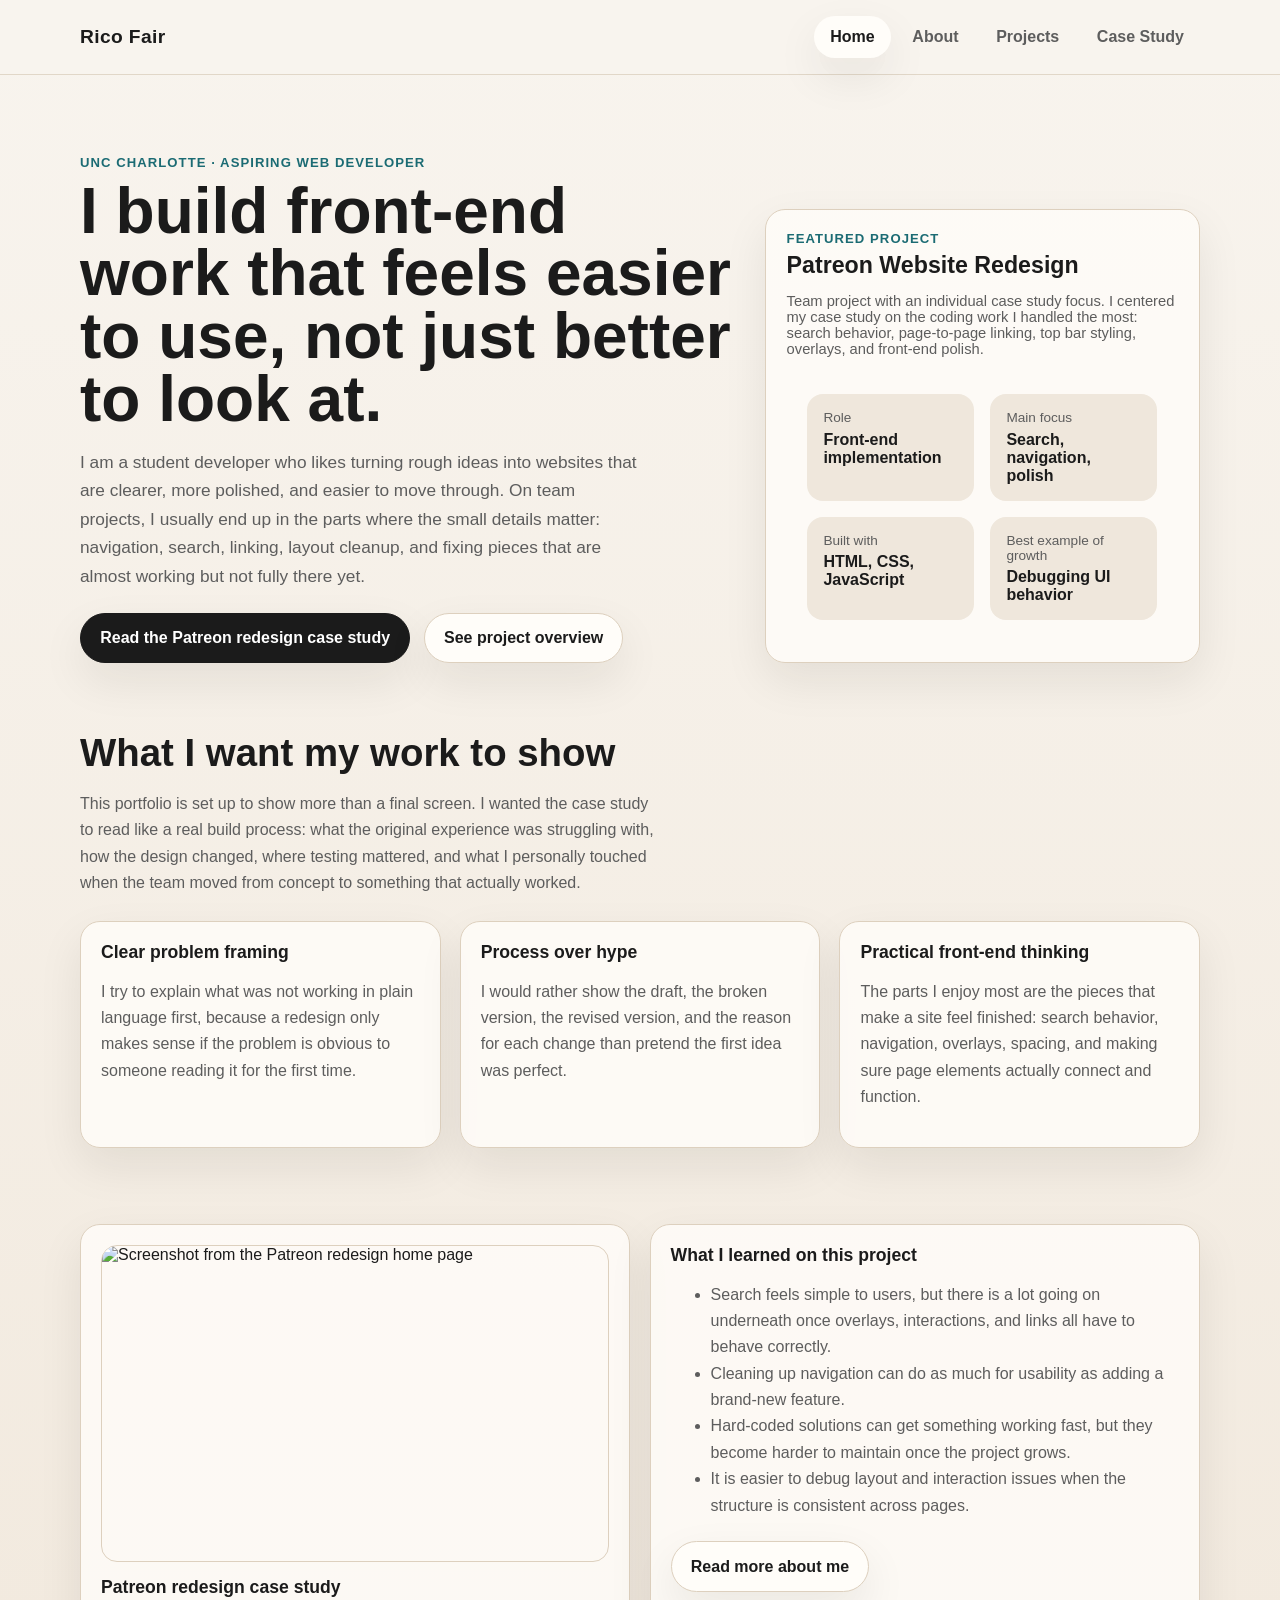
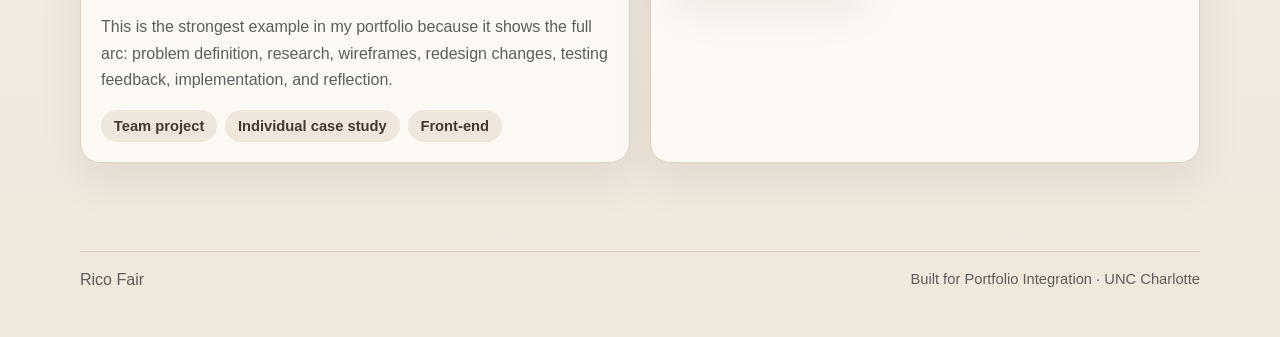
==== index.html @ b21338fe "Add files via upload" ====
<!DOCTYPE html>
<html lang="en">
<head>
  <meta charset="UTF-8" />
  <meta name="viewport" content="width=device-width, initial-scale=1.0" />
  <title>Rico Fair | Portfolio</title>
  <link rel="stylesheet" href="styles.css" />
</head>
<body>
  <header class="site-header">
    <div class="container nav">
      <a class="brand" href="index.html">Rico Fair</a>
      <nav class="nav-links">
        <a class="active" href="index.html">Home</a>
        <a href="about.html">About</a>
        <a href="projects.html">Projects</a>
        <a href="patreon-redesign.html">Case Study</a>
      </nav>
    </div>
  </header>

  <main>
    <section class="hero">
      <div class="container hero-grid">
        <div>
          <div class="kicker">UNC Charlotte · aspiring web developer</div>
          <h1>I build front-end work that feels easier to use, not just better to look at.</h1>
          <p class="lead">I am a student developer who likes turning rough ideas into websites that are clearer, more polished, and easier to move through. On team projects, I usually end up in the parts where the small details matter: navigation, search, linking, layout cleanup, and fixing pieces that are almost working but not fully there yet.</p>
          <div class="button-row">
            <a class="btn primary" href="patreon-redesign.html">Read the Patreon redesign case study</a>
            <a class="btn" href="projects.html">See project overview</a>
          </div>
        </div>
        <aside class="panel hero-card">
          <div class="kicker">Featured project</div>
          <h3 style="margin:.35rem 0 0; font-size:1.45rem;">Patreon Website Redesign</h3>
          <p class="small">Team project with an individual case study focus. I centered my case study on the coding work I handled the most: search behavior, page-to-page linking, top bar styling, overlays, and front-end polish.</p>
          <div class="hero-card meta">
            <div class="meta-block">
              <div class="meta-label">Role</div>
              <strong>Front-end implementation</strong>
            </div>
            <div class="meta-block">
              <div class="meta-label">Main focus</div>
              <strong>Search, navigation, polish</strong>
            </div>
            <div class="meta-block">
              <div class="meta-label">Built with</div>
              <strong>HTML, CSS, JavaScript</strong>
            </div>
            <div class="meta-block">
              <div class="meta-label">Best example of growth</div>
              <strong>Debugging UI behavior</strong>
            </div>
          </div>
        </aside>
      </div>
    </section>

    <section class="section">
      <div class="container">
        <h2>What I want my work to show</h2>
        <p class="section-intro">This portfolio is set up to show more than a final screen. I wanted the case study to read like a real build process: what the original experience was struggling with, how the design changed, where testing mattered, and what I personally touched when the team moved from concept to something that actually worked.</p>
        <div class="grid-3">
          <article class="panel card">
            <h3>Clear problem framing</h3>
            <p>I try to explain what was not working in plain language first, because a redesign only makes sense if the problem is obvious to someone reading it for the first time.</p>
          </article>
          <article class="panel card">
            <h3>Process over hype</h3>
            <p>I would rather show the draft, the broken version, the revised version, and the reason for each change than pretend the first idea was perfect.</p>
          </article>
          <article class="panel card">
            <h3>Practical front-end thinking</h3>
            <p>The parts I enjoy most are the pieces that make a site feel finished: search behavior, navigation, overlays, spacing, and making sure page elements actually connect and function.</p>
          </article>
        </div>
      </div>
    </section>

    <section class="section">
      <div class="container grid-2">
        <article class="panel card project-card">
          <img src="assets/home-section-echoverse.png" alt="Screenshot from the Patreon redesign home page" />
          <h3>Patreon redesign case study</h3>
          <p>This is the strongest example in my portfolio because it shows the full arc: problem definition, research, wireframes, redesign changes, testing feedback, implementation, and reflection.</p>
          <div class="chips">
            <span class="chip">Team project</span>
            <span class="chip">Individual case study</span>
            <span class="chip">Front-end</span>
          </div>
        </article>
        <article class="panel card">
          <h3>What I learned on this project</h3>
          <ul>
            <li>Search feels simple to users, but there is a lot going on underneath once overlays, interactions, and links all have to behave correctly.</li>
            <li>Cleaning up navigation can do as much for usability as adding a brand-new feature.</li>
            <li>Hard-coded solutions can get something working fast, but they become harder to maintain once the project grows.</li>
            <li>It is easier to debug layout and interaction issues when the structure is consistent across pages.</li>
          </ul>
          <div class="button-row"><a class="btn" href="about.html">Read more about me</a></div>
        </article>
      </div>
    </section>
  </main>

  <footer class="footer">
    <div class="container footer-wrap">
      <div>Rico Fair</div>
      <div class="small">Built for Portfolio Integration · UNC Charlotte</div>
    </div>
  </footer>
</body>
</html>
---- styles.css ----
:root {
  --bg: #f5f1eb;
  --surface: #fffdf9;
  --surface-2: #efe7dc;
  --text: #1b1b1b;
  --muted: #5d5d5d;
  --line: #ddd0be;
  --accent: #1b6b73;
  --accent-2: #a5542a;
  --shadow: 0 18px 45px rgba(24, 20, 14, 0.08);
  --radius: 20px;
  --max: 1120px;
}
* { box-sizing: border-box; }
html { scroll-behavior: smooth; }
body {
  margin: 0;
  font-family: Arial, Helvetica, sans-serif;
  color: var(--text);
  background: linear-gradient(180deg, #f8f4ee 0%, #f1e8dc 100%);
}
a { color: inherit; text-decoration: none; }
img { max-width: 100%; display: block; }
.container { width: min(var(--max), calc(100% - 2rem)); margin: 0 auto; }
.site-header {
  position: sticky; top: 0; z-index: 10;
  backdrop-filter: blur(10px);
  background: rgba(248, 244, 238, 0.86);
  border-bottom: 1px solid rgba(221, 208, 190, 0.8);
}
.nav { display:flex; align-items:center; justify-content:space-between; gap: 1rem; min-height: 74px; }
.brand { font-weight: 700; font-size: 1.2rem; letter-spacing: .02em; }
.nav-links { display:flex; gap: .35rem; flex-wrap: wrap; }
.nav-links a {
  padding: .75rem 1rem; border-radius: 999px; color: var(--muted); font-weight: 700;
}
.nav-links a.active, .nav-links a:hover { background: var(--surface); color: var(--text); box-shadow: var(--shadow); }
.hero { padding: 5rem 0 3rem; }
.hero-grid { display:grid; grid-template-columns: 1.2fr .8fr; gap: 2rem; align-items: end; }
.kicker { color: var(--accent); font-weight: 700; text-transform: uppercase; letter-spacing: .08em; font-size: .82rem; }
.hero h1 { font-size: clamp(2.4rem, 5vw, 4.8rem); line-height: .98; margin: .6rem 0 1rem; }
.lead { font-size: 1.08rem; line-height: 1.65; color: var(--muted); max-width: 58ch; }
.button-row { display:flex; gap: .85rem; flex-wrap: wrap; margin-top: 1.4rem; }
.btn {
  display:inline-flex; align-items:center; justify-content:center; gap:.5rem;
  padding: .95rem 1.2rem; border-radius: 999px; font-weight:700; border: 1px solid var(--line);
  background: var(--surface); box-shadow: var(--shadow);
}
.btn.primary { background: var(--text); color: white; border-color: var(--text); }
.panel {
  background: rgba(255,253,249,.82); border:1px solid var(--line); border-radius: var(--radius); box-shadow: var(--shadow);
}
.hero-card { padding: 1.3rem; }
.hero-card .meta { display:grid; grid-template-columns: repeat(2, 1fr); gap: 1rem; margin-top: 1rem; }
.meta-block { background: var(--surface-2); border-radius: 16px; padding: 1rem; }
.meta-label { color: var(--muted); font-size: .85rem; margin-bottom: .35rem; }
.section { padding: 1.25rem 0 3.5rem; }
.section h2 { font-size: clamp(1.7rem, 3vw, 2.8rem); margin: 0 0 .85rem; }
.section-intro { max-width: 65ch; color: var(--muted); line-height: 1.65; margin-bottom: 1.5rem; }
.grid-2 { display:grid; grid-template-columns: 1fr 1fr; gap: 1.2rem; }
.grid-3 { display:grid; grid-template-columns: repeat(3, 1fr); gap: 1.2rem; }
.card { padding: 1.25rem; }
.card h3 { margin: 0 0 .6rem; font-size: 1.1rem; }
.card p, .card li { color: var(--muted); line-height: 1.65; }
.chips { display:flex; gap:.5rem; flex-wrap: wrap; margin-top: 1rem; }
.chip { background: var(--surface-2); padding: .5rem .8rem; border-radius: 999px; font-weight: 700; color: #44392e; font-size: .92rem; }
.project-card img, .gallery-card img { aspect-ratio: 16/10; object-fit: cover; border-radius: 16px; margin-bottom: .95rem; border:1px solid var(--line); }
.caption { color: var(--muted); font-size: .92rem; line-height: 1.5; }
.case-hero { padding: 4.5rem 0 1.5rem; }
.case-hero-grid { display:grid; grid-template-columns: 1.1fr .9fr; gap: 1.5rem; align-items:center; }
.case-hero h1 { font-size: clamp(2.3rem, 5vw, 4.2rem); margin: .5rem 0 1rem; line-height: .98; }
.toc { padding: 1rem 1.1rem; }
.toc a { display:block; padding: .55rem 0; color: var(--muted); font-weight:700; }
.metric-grid { display:grid; grid-template-columns: repeat(4, 1fr); gap: .9rem; }
.metric { padding: 1rem; background: var(--surface); border: 1px solid var(--line); border-radius: 18px; }
.metric strong { font-size: 1.5rem; display:block; margin-bottom:.35rem; }
.callout { border-left: 4px solid var(--accent); padding: 1rem 1rem 1rem 1.1rem; background: var(--surface); border-radius: 0 18px 18px 0; color: var(--muted); }
.timeline { display:grid; gap: 1rem; }
.timeline-step { display:grid; grid-template-columns: 120px 1fr; gap: 1rem; align-items:start; }
.step-label { font-weight: 700; color: var(--accent); text-transform: uppercase; letter-spacing: .05em; font-size: .8rem; padding-top: .2rem; }
.image-frame { background: var(--surface); border: 1px solid var(--line); border-radius: 20px; padding: .75rem; box-shadow: var(--shadow); }
.image-frame img { border-radius: 14px; width: 100%; }
.compare { display:grid; grid-template-columns: 1fr 1fr; gap: 1rem; }
.compare .label { font-weight: 700; margin-bottom: .6rem; }
.footer { padding: 2rem 0 3rem; color: var(--muted); }
.footer-wrap { display:flex; justify-content:space-between; gap: 1rem; border-top: 1px solid var(--line); padding-top: 1.2rem; }
.small { font-size: .92rem; color: var(--muted); }
.highlight { color: var(--accent-2); }
.notice { font-size: .95rem; color: var(--muted); }
@media (max-width: 900px) {
  .hero-grid, .case-hero-grid, .grid-2, .grid-3, .compare { grid-template-columns: 1fr; }
  .metric-grid { grid-template-columns: 1fr 1fr; }
  .timeline-step { grid-template-columns: 1fr; }
}
@media (max-width: 620px) {
  .container { width: min(var(--max), calc(100% - 1rem)); }
  .nav { align-items:flex-start; padding: .8rem 0; }
  .nav-links { justify-content:flex-start; }
  .hero, .case-hero { padding-top: 3rem; }
  .metric-grid { grid-template-columns: 1fr; }
}
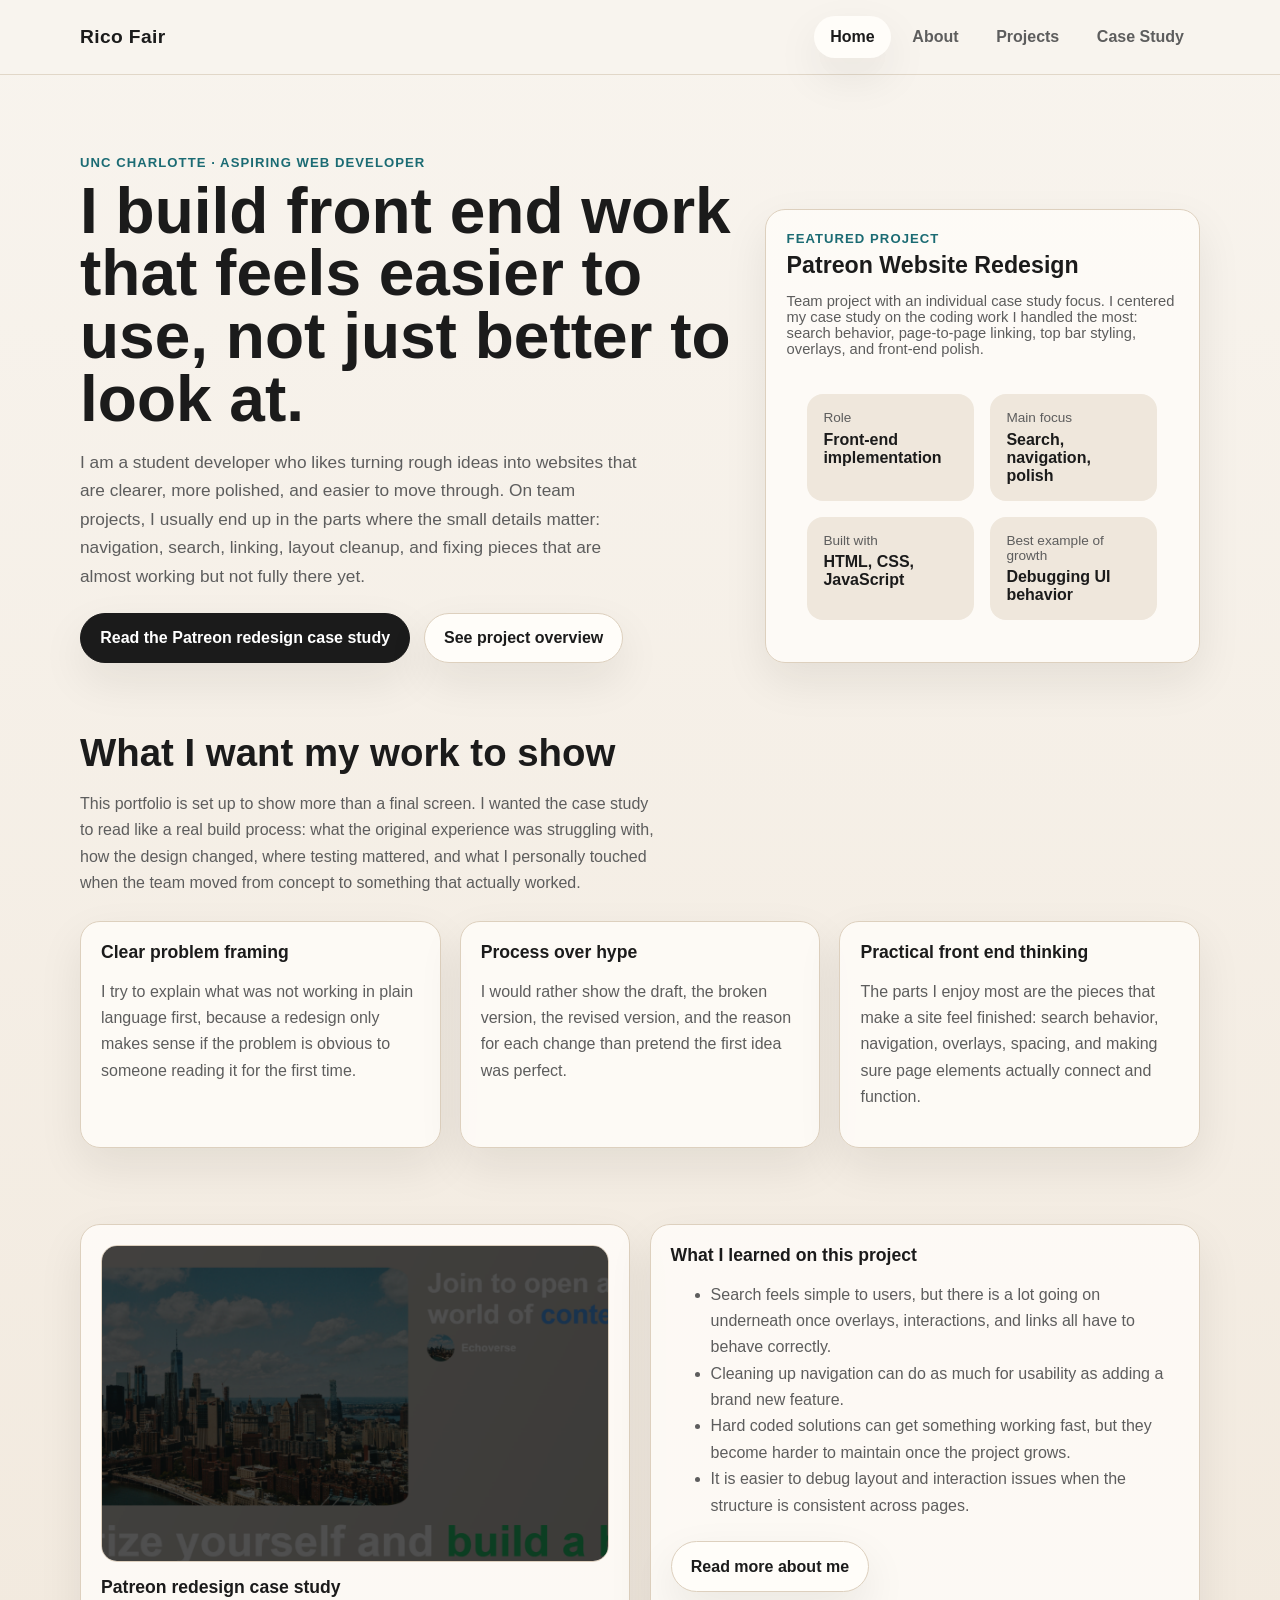
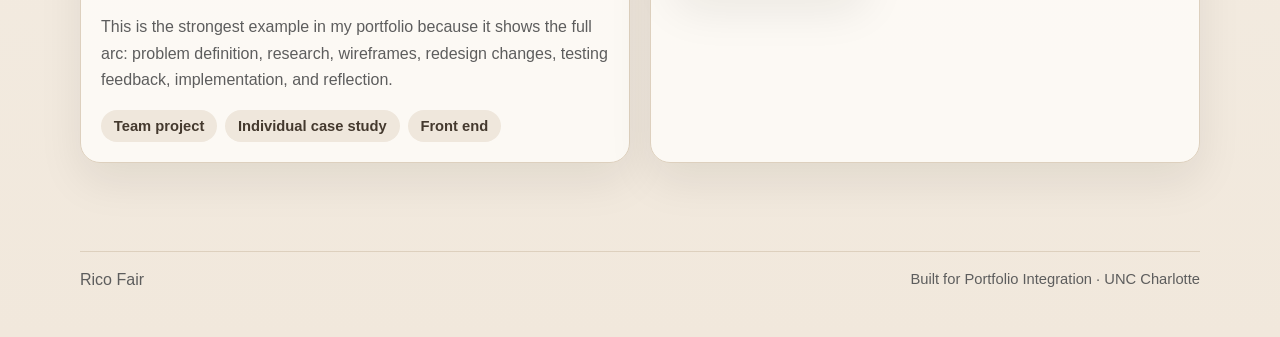
==== commit 4e22d910: "Update index.html" ====
--- a/index.html
+++ b/index.html
@@ -24,7 +24,7 @@
       <div class="container hero-grid">
         <div>
           <div class="kicker">UNC Charlotte · aspiring web developer</div>
-          <h1>I build front-end work that feels easier to use, not just better to look at.</h1>
+          <h1>I build front end work that feels easier to use, not just better to look at.</h1>
           <p class="lead">I am a student developer who likes turning rough ideas into websites that are clearer, more polished, and easier to move through. On team projects, I usually end up in the parts where the small details matter: navigation, search, linking, layout cleanup, and fixing pieces that are almost working but not fully there yet.</p>
           <div class="button-row">
             <a class="btn primary" href="patreon-redesign.html">Read the Patreon redesign case study</a>
@@ -71,7 +71,7 @@
             <p>I would rather show the draft, the broken version, the revised version, and the reason for each change than pretend the first idea was perfect.</p>
           </article>
           <article class="panel card">
-            <h3>Practical front-end thinking</h3>
+            <h3>Practical front end thinking</h3>
             <p>The parts I enjoy most are the pieces that make a site feel finished: search behavior, navigation, overlays, spacing, and making sure page elements actually connect and function.</p>
           </article>
         </div>
@@ -87,15 +87,15 @@
           <div class="chips">
             <span class="chip">Team project</span>
             <span class="chip">Individual case study</span>
-            <span class="chip">Front-end</span>
+            <span class="chip">Front end</span>
           </div>
         </article>
         <article class="panel card">
           <h3>What I learned on this project</h3>
           <ul>
             <li>Search feels simple to users, but there is a lot going on underneath once overlays, interactions, and links all have to behave correctly.</li>
-            <li>Cleaning up navigation can do as much for usability as adding a brand-new feature.</li>
-            <li>Hard-coded solutions can get something working fast, but they become harder to maintain once the project grows.</li>
+            <li>Cleaning up navigation can do as much for usability as adding a brand new feature.</li>
+            <li>Hard coded solutions can get something working fast, but they become harder to maintain once the project grows.</li>
             <li>It is easier to debug layout and interaction issues when the structure is consistent across pages.</li>
           </ul>
           <div class="button-row"><a class="btn" href="about.html">Read more about me</a></div>
@@ -111,4 +111,4 @@
     </div>
   </footer>
 </body>
-</html>+</html>
